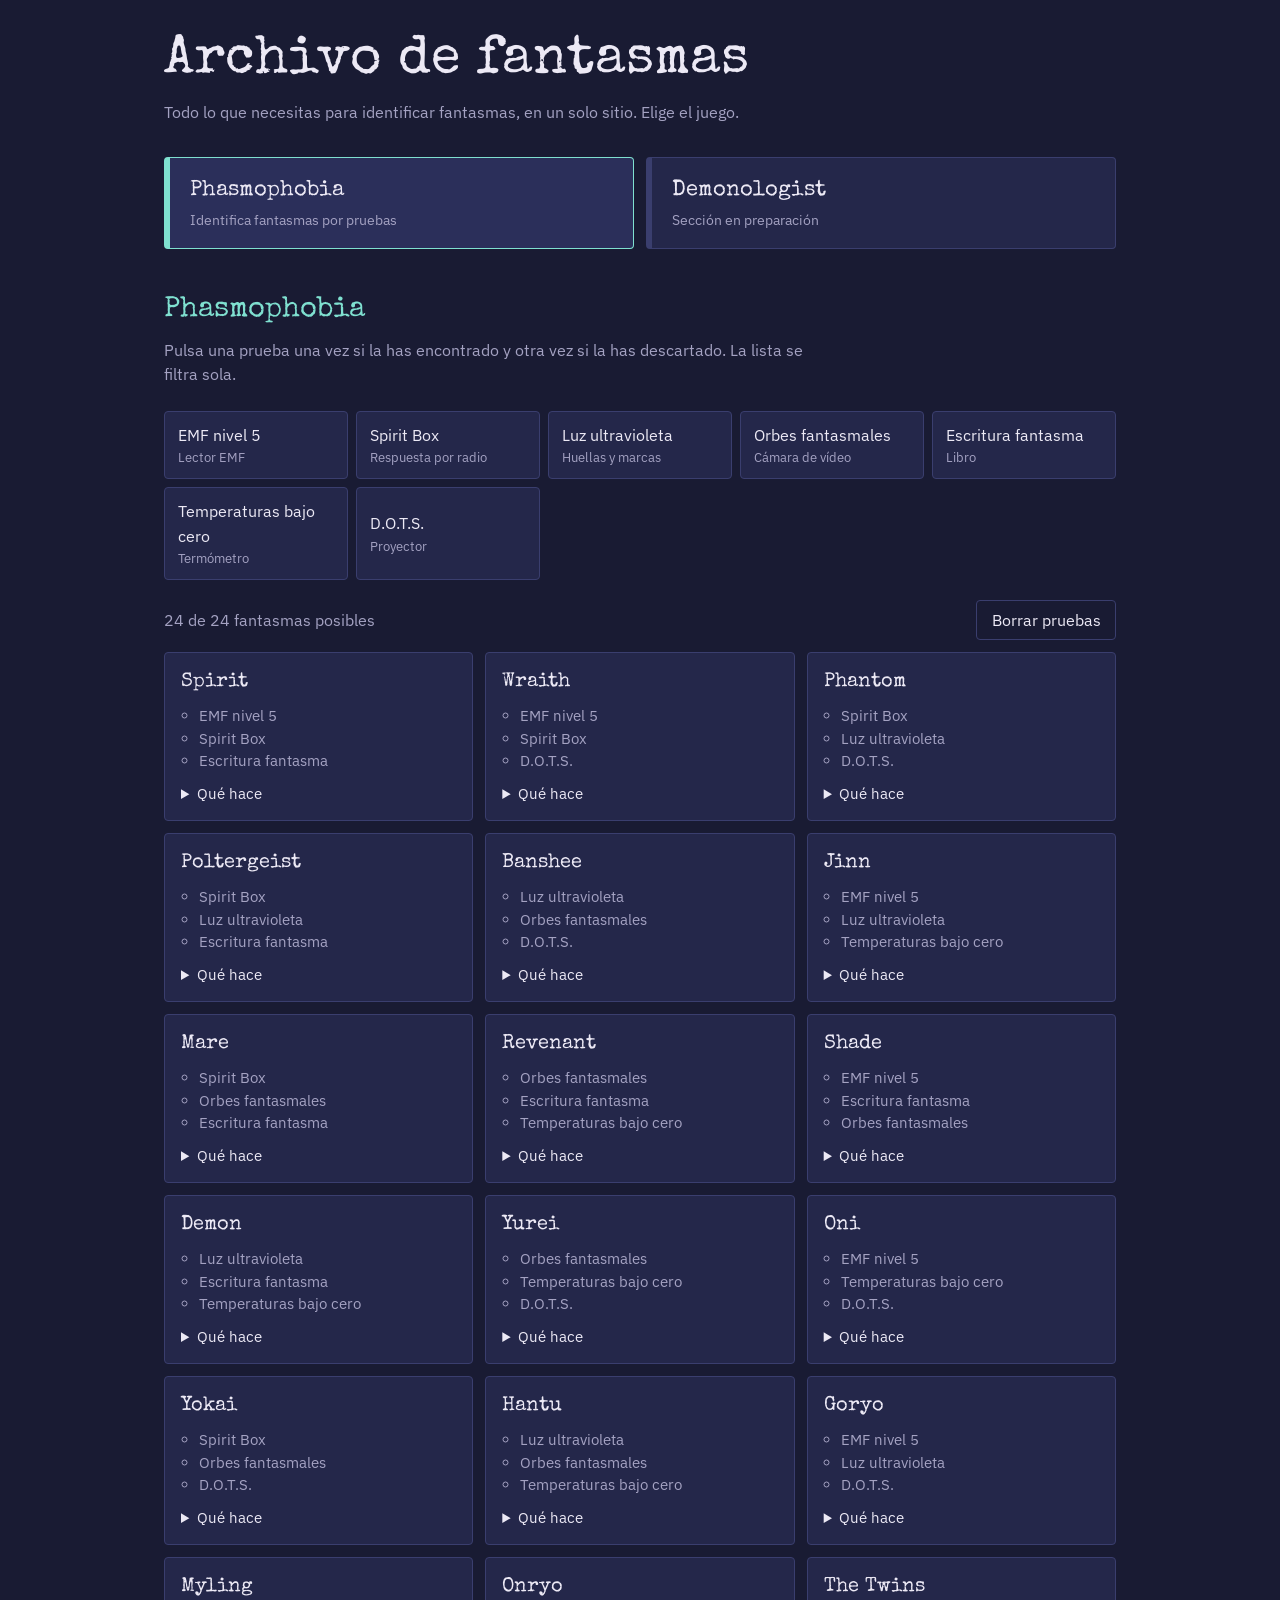
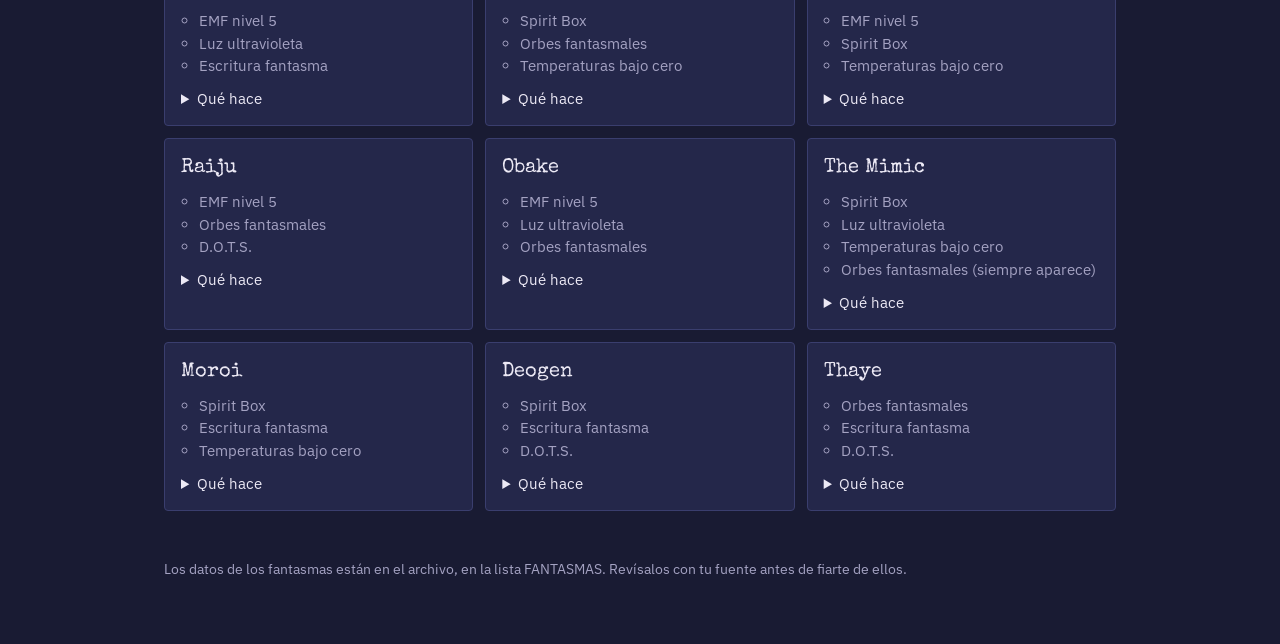
==== index.html @ e780f655 "Add files via upload" ====
<!DOCTYPE html>
<html lang="es">
<head>
<meta charset="UTF-8">
<meta name="viewport" content="width=device-width, initial-scale=1">
<title>Archivo de fantasmas</title>
<link rel="preconnect" href="https://fonts.googleapis.com">
<link rel="preconnect" href="https://fonts.gstatic.com" crossorigin>
<link href="https://fonts.googleapis.com/css2?family=IBM+Plex+Sans:wght@400;500;600&family=Special+Elite&display=swap" rel="stylesheet">
<style>
  :root {
    color-scheme: dark;
    --noche: #191b33;
    --panel: #24274a;
    --borde: #3a3e6e;
    --hueso: #ece9f5;
    --apagado: #a4a2c2;
    --ecto: #7fe0d0;      /* Phasmophobia */
    --carmesi: #e0567a;   /* Demonologist */
    --acento: var(--ecto);
    --f-titulo: "Special Elite", "Courier New", monospace;
    --f-texto: "IBM Plex Sans", system-ui, sans-serif;
  }
  body.demonologist { --acento: var(--carmesi); }

  * { box-sizing: border-box; }
  html { scroll-padding-top: 1rem; }
  body {
    margin: 0;
    background: var(--noche);
    color: var(--hueso);
    font-family: var(--f-texto);
    line-height: 1.55;
  }
  .contenedor { max-width: 62rem; margin: 0 auto; padding: 2rem 1.25rem 4rem; }

  header h1 {
    font-family: var(--f-titulo);
    font-weight: 400;
    font-size: clamp(2rem, 6vw, 3.4rem);
    line-height: 1.1;
    margin: 0 0 .5rem;
  }
  header p { margin: 0; color: var(--apagado); max-width: 40rem; }

  /* Selector de juego */
  .juegos { display: flex; gap: .75rem; margin: 2rem 0 2.5rem; flex-wrap: wrap; }
  .juegos button {
    flex: 1 1 14rem;
    text-align: left;
    padding: 1rem 1.25rem;
    background: var(--panel);
    color: var(--hueso);
    border: 1px solid var(--borde);
    border-left: 6px solid var(--borde);
    border-radius: 4px;
    font: inherit;
    cursor: pointer;
  }
  .juegos button strong { display: block; font-family: var(--f-titulo); font-weight: 400; font-size: 1.35rem; }
  .juegos button span { color: var(--apagado); font-size: .9rem; }
  .juegos button[data-juego="phasmophobia"] { --c: var(--ecto); }
  .juegos button[data-juego="demonologist"] { --c: var(--carmesi); }
  .juegos button[aria-selected="true"] { border-color: var(--c); background: #2b2f5a; }
  .juegos button:hover { border-left-color: var(--c); }

  :focus-visible { outline: 3px solid var(--hueso); outline-offset: 3px; }

  section[hidden] { display: none; }
  h2 { font-family: var(--f-titulo); font-weight: 400; font-size: 1.8rem; margin: 0 0 .25rem; color: var(--acento); }
  .ayuda { color: var(--apagado); margin: 0 0 1.5rem; max-width: 40rem; }

  /* Pruebas */
  .pruebas { display: grid; grid-template-columns: repeat(auto-fill, minmax(11rem, 1fr)); gap: .5rem; margin-bottom: 1rem; }
  .prueba {
    padding: .65rem .8rem;
    background: var(--panel);
    color: var(--hueso);
    border: 1px solid var(--borde);
    border-radius: 4px;
    font: inherit;
    text-align: left;
    cursor: pointer;
  }
  .prueba[data-estado="1"] { border-color: var(--ecto); background: #1f4a52; }
  .prueba[data-estado="2"] { border-color: var(--carmesi); color: var(--apagado); text-decoration: line-through; }
  .prueba small { display: block; color: var(--apagado); text-decoration: none; }

  .barra { display: flex; justify-content: space-between; align-items: center; gap: 1rem; margin: 1.25rem 0 .75rem; flex-wrap: wrap; }
  .barra p { margin: 0; color: var(--apagado); }
  .reiniciar {
    background: none; color: var(--hueso); border: 1px solid var(--borde);
    padding: .4rem .9rem; border-radius: 4px; font: inherit; cursor: pointer;
  }

  /* Fantasmas */
  .lista { display: grid; grid-template-columns: repeat(auto-fill, minmax(17rem, 1fr)); gap: .75rem; padding: 0; margin: 0; list-style: none; }
  .fantasma { background: var(--panel); border: 1px solid var(--borde); border-radius: 4px; padding: .9rem 1rem; }
  .fantasma h3 { font-family: var(--f-titulo); font-weight: 400; font-size: 1.25rem; margin: 0 0 .4rem; }
  .fantasma ul { margin: 0; padding-left: 1.1rem; color: var(--apagado); font-size: .92rem; }
  .fantasma li.hay { color: var(--ecto); }
  .fantasma details { margin-top: .6rem; font-size: .92rem; }
  .fantasma summary { cursor: pointer; color: var(--hueso); }
  .fantasma details p { margin: .4rem 0 0; color: var(--apagado); }

  .vacio { padding: 1.5rem; border: 1px dashed var(--borde); border-radius: 4px; color: var(--apagado); }

  footer { margin-top: 3rem; color: var(--apagado); font-size: .85rem; }

  @media (prefers-reduced-motion: no-preference) {
    .juegos button, .prueba { transition: background .15s, border-color .15s; }
  }
</style>
</head>
<body>
<div class="contenedor">

  <header>
    <h1>Archivo de fantasmas</h1>
    <p>Todo lo que necesitas para identificar fantasmas, en un solo sitio. Elige el juego.</p>
  </header>

  <nav class="juegos" role="tablist" aria-label="Juegos">
    <button role="tab" id="tab-phasmophobia" data-juego="phasmophobia" aria-controls="sec-phasmophobia" aria-selected="true">
      <strong>Phasmophobia</strong>
      <span>Identifica fantasmas por pruebas</span>
    </button>
    <button role="tab" id="tab-demonologist" data-juego="demonologist" aria-controls="sec-demonologist" aria-selected="false">
      <strong>Demonologist</strong>
      <span>Sección en preparación</span>
    </button>
  </nav>

  <!-- ===== PHASMOPHOBIA ===== -->
  <section id="sec-phasmophobia" role="tabpanel" aria-labelledby="tab-phasmophobia">
    <h2>Phasmophobia</h2>
    <p class="ayuda">Pulsa una prueba una vez si la has encontrado y otra vez si la has descartado. La lista se filtra sola.</p>

    <div class="pruebas" id="pruebas"></div>

    <div class="barra">
      <p id="contador" aria-live="polite"></p>
      <button class="reiniciar" id="reiniciar" type="button">Borrar pruebas</button>
    </div>

    <ul class="lista" id="lista"></ul>
  </section>

  <!-- ===== DEMONOLOGIST ===== -->
  <section id="sec-demonologist" role="tabpanel" aria-labelledby="tab-demonologist" hidden>
    <h2>Demonologist</h2>
    <p class="ayuda">Esta sección tendrá su propio identificador de fantasmas.</p>
    <div class="vacio">Todavía no hay datos. Es la siguiente parte que construiremos.</div>
  </section>

  <footer>Los datos de los fantasmas están en el archivo, en la lista FANTASMAS. Revísalos con tu fuente antes de fiarte de ellos.</footer>
</div>

<script>
  // ---------- Datos de Phasmophobia ----------
  const PRUEBAS = {
    emf:    { nombre: "EMF nivel 5",         ayuda: "Lector EMF" },
    spirit: { nombre: "Spirit Box",          ayuda: "Respuesta por radio" },
    uv:     { nombre: "Luz ultravioleta",    ayuda: "Huellas y marcas" },
    orbes:  { nombre: "Orbes fantasmales",   ayuda: "Cámara de vídeo" },
    escr:   { nombre: "Escritura fantasma",  ayuda: "Libro" },
    frio:   { nombre: "Temperaturas bajo cero", ayuda: "Termómetro" },
    dots:   { nombre: "D.O.T.S.",            ayuda: "Proyector" }
  };

  // "extra": prueba que siempre aparece además de las tres (ej. The Mimic).
  // "info": qué hace el fantasma. Se rellenará en el siguiente paso.
  const FANTASMAS = [
    { nombre: "Spirit",     pruebas: ["emf","spirit","escr"], info: "" },
    { nombre: "Wraith",     pruebas: ["emf","spirit","dots"], info: "" },
    { nombre: "Phantom",    pruebas: ["spirit","uv","dots"], info: "" },
    { nombre: "Poltergeist",pruebas: ["spirit","uv","escr"], info: "" },
    { nombre: "Banshee",    pruebas: ["uv","orbes","dots"], info: "" },
    { nombre: "Jinn",       pruebas: ["emf","uv","frio"], info: "" },
    { nombre: "Mare",       pruebas: ["spirit","orbes","escr"], info: "" },
    { nombre: "Revenant",   pruebas: ["orbes","escr","frio"], info: "" },
    { nombre: "Shade",      pruebas: ["emf","escr","orbes"], info: "" },
    { nombre: "Demon",      pruebas: ["uv","escr","frio"], info: "" },
    { nombre: "Yurei",      pruebas: ["orbes","frio","dots"], info: "" },
    { nombre: "Oni",        pruebas: ["emf","frio","dots"], info: "" },
    { nombre: "Yokai",      pruebas: ["spirit","orbes","dots"], info: "" },
    { nombre: "Hantu",      pruebas: ["uv","orbes","frio"], info: "" },
    { nombre: "Goryo",      pruebas: ["emf","uv","dots"], info: "" },
    { nombre: "Myling",     pruebas: ["emf","uv","escr"], info: "" },
    { nombre: "Onryo",      pruebas: ["spirit","orbes","frio"], info: "" },
    { nombre: "The Twins",  pruebas: ["emf","spirit","frio"], info: "" },
    { nombre: "Raiju",      pruebas: ["emf","orbes","dots"], info: "" },
    { nombre: "Obake",      pruebas: ["emf","uv","orbes"], info: "" },
    { nombre: "The Mimic",  pruebas: ["spirit","uv","frio"], extra: ["orbes"], info: "" },
    { nombre: "Moroi",      pruebas: ["spirit","escr","frio"], info: "" },
    { nombre: "Deogen",     pruebas: ["spirit","escr","dots"], info: "" },
    { nombre: "Thaye",      pruebas: ["orbes","escr","dots"], info: "" }
  ];

  // Estado de cada prueba: 0 = sin marcar, 1 = encontrada, 2 = descartada
  const estado = Object.fromEntries(Object.keys(PRUEBAS).map(k => [k, 0]));

  const $pruebas = document.getElementById("pruebas");
  const $lista = document.getElementById("lista");
  const $contador = document.getElementById("contador");

  function pintarPruebas() {
    $pruebas.innerHTML = "";
    for (const [id, p] of Object.entries(PRUEBAS)) {
      const b = document.createElement("button");
      b.type = "button";
      b.className = "prueba";
      b.dataset.estado = estado[id];
      const etiqueta = ["sin marcar", "encontrada", "descartada"][estado[id]];
      b.setAttribute("aria-label", p.nombre + ", " + etiqueta);
      b.innerHTML = p.nombre + "<small>" + p.ayuda + "</small>";
      b.addEventListener("click", () => {
        estado[id] = (estado[id] + 1) % 3;
        pintar();
      });
      $pruebas.appendChild(b);
    }
  }

  function coincide(f) {
    const todas = f.pruebas.concat(f.extra || []);
    return Object.entries(estado).every(([id, e]) =>
      e === 0 || (e === 1 && todas.includes(id)) || (e === 2 && !todas.includes(id))
    );
  }

  function pintarLista() {
    const visibles = FANTASMAS.filter(coincide);
    $contador.textContent = visibles.length + " de " + FANTASMAS.length + " fantasmas posibles";
    $lista.innerHTML = "";

    if (!visibles.length) {
      $lista.innerHTML = '<li class="vacio">Ningún fantasma encaja. Revisa las pruebas que has marcado.</li>';
      return;
    }

    for (const f of visibles) {
      const li = document.createElement("li");
      li.className = "fantasma";
      const pruebasHtml = f.pruebas
        .map(id => '<li class="' + (estado[id] === 1 ? "hay" : "") + '">' + PRUEBAS[id].nombre + "</li>")
        .join("");
      const extraHtml = (f.extra || [])
        .map(id => "<li>" + PRUEBAS[id].nombre + " (siempre aparece)</li>")
        .join("");
      const info = f.info || "Aún sin descripción. La añadimos en el siguiente paso.";
      li.innerHTML =
        "<h3>" + f.nombre + "</h3><ul>" + pruebasHtml + extraHtml + "</ul>" +
        "<details><summary>Qué hace</summary><p>" + info + "</p></details>";
      $lista.appendChild(li);
    }
  }

  function pintar() { pintarPruebas(); pintarLista(); }

  document.getElementById("reiniciar").addEventListener("click", () => {
    for (const k in estado) estado[k] = 0;
    pintar();
  });

  // ---------- Cambio de juego ----------
  const tabs = document.querySelectorAll(".juegos button");
  function mostrarJuego(juego) {
    tabs.forEach(t => t.setAttribute("aria-selected", t.dataset.juego === juego));
    document.getElementById("sec-phasmophobia").hidden = juego !== "phasmophobia";
    document.getElementById("sec-demonologist").hidden = juego !== "demonologist";
    document.body.classList.toggle("demonologist", juego === "demonologist");
    history.replaceState(null, "", "#" + juego);
  }
  tabs.forEach(t => t.addEventListener("click", () => mostrarJuego(t.dataset.juego)));

  pintar();
  mostrarJuego(location.hash === "#demonologist" ? "demonologist" : "phasmophobia");
</script>
</body>
</html>
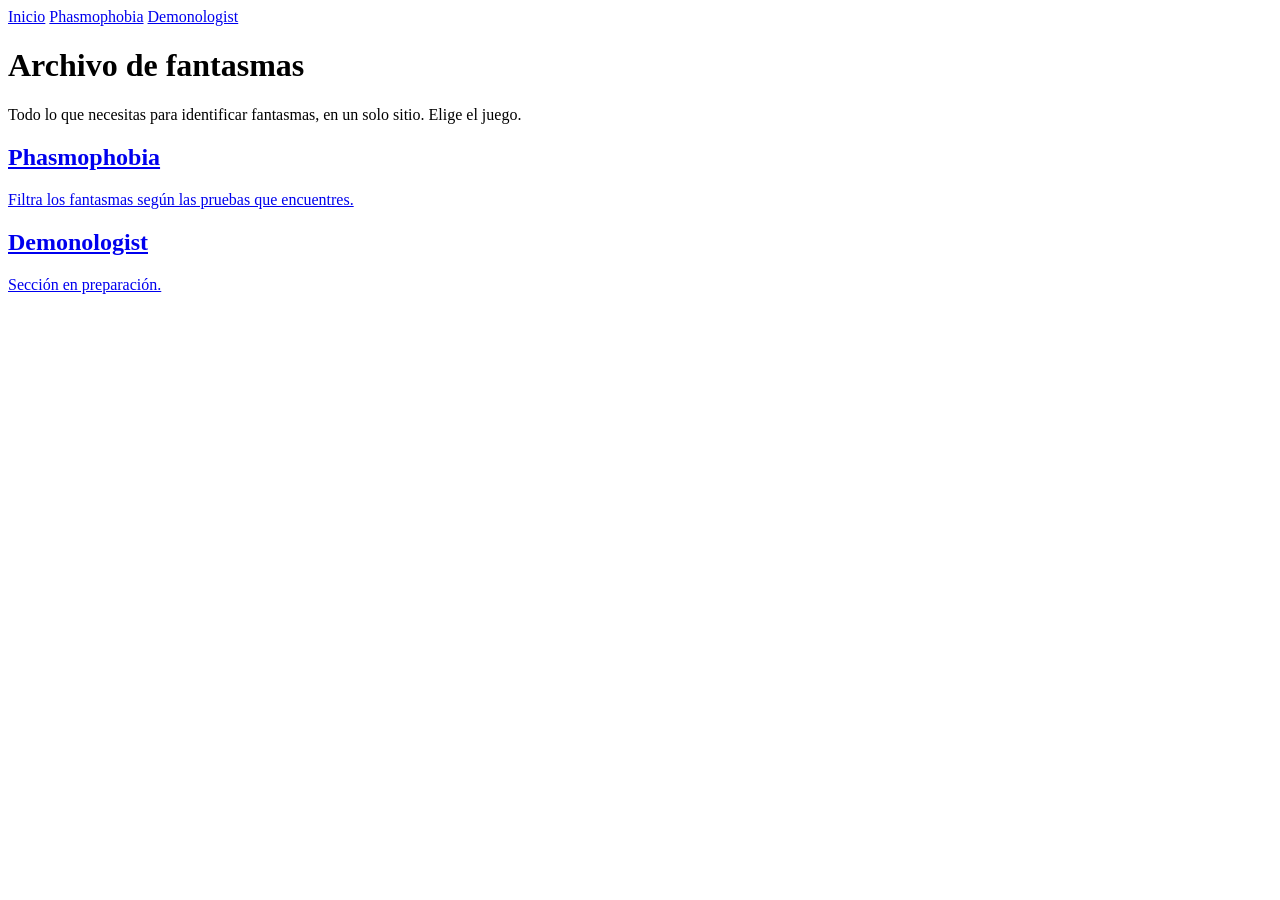
==== commit 06b13737: "Add files via upload" ====
--- a/index.html
+++ b/index.html
@@ -7,275 +7,33 @@
 <link rel="preconnect" href="https://fonts.googleapis.com">
 <link rel="preconnect" href="https://fonts.gstatic.com" crossorigin>
 <link href="https://fonts.googleapis.com/css2?family=IBM+Plex+Sans:wght@400;500;600&family=Special+Elite&display=swap" rel="stylesheet">
-<style>
-  :root {
-    color-scheme: dark;
-    --noche: #191b33;
-    --panel: #24274a;
-    --borde: #3a3e6e;
-    --hueso: #ece9f5;
-    --apagado: #a4a2c2;
-    --ecto: #7fe0d0;      /* Phasmophobia */
-    --carmesi: #e0567a;   /* Demonologist */
-    --acento: var(--ecto);
-    --f-titulo: "Special Elite", "Courier New", monospace;
-    --f-texto: "IBM Plex Sans", system-ui, sans-serif;
-  }
-  body.demonologist { --acento: var(--carmesi); }
+<link rel="stylesheet" href="css/style.css">
+</head>
+<body class="pagina-inicio">
+<div class="contenedor">
 
-  * { box-sizing: border-box; }
-  html { scroll-padding-top: 1rem; }
-  body {
-    margin: 0;
-    background: var(--noche);
-    color: var(--hueso);
-    font-family: var(--f-texto);
-    line-height: 1.55;
-  }
-  .contenedor { max-width: 62rem; margin: 0 auto; padding: 2rem 1.25rem 4rem; }
-
-  header h1 {
-    font-family: var(--f-titulo);
-    font-weight: 400;
-    font-size: clamp(2rem, 6vw, 3.4rem);
-    line-height: 1.1;
-    margin: 0 0 .5rem;
-  }
-  header p { margin: 0; color: var(--apagado); max-width: 40rem; }
-
-  /* Selector de juego */
-  .juegos { display: flex; gap: .75rem; margin: 2rem 0 2.5rem; flex-wrap: wrap; }
-  .juegos button {
-    flex: 1 1 14rem;
-    text-align: left;
-    padding: 1rem 1.25rem;
-    background: var(--panel);
-    color: var(--hueso);
-    border: 1px solid var(--borde);
-    border-left: 6px solid var(--borde);
-    border-radius: 4px;
-    font: inherit;
-    cursor: pointer;
-  }
-  .juegos button strong { display: block; font-family: var(--f-titulo); font-weight: 400; font-size: 1.35rem; }
-  .juegos button span { color: var(--apagado); font-size: .9rem; }
-  .juegos button[data-juego="phasmophobia"] { --c: var(--ecto); }
-  .juegos button[data-juego="demonologist"] { --c: var(--carmesi); }
-  .juegos button[aria-selected="true"] { border-color: var(--c); background: #2b2f5a; }
-  .juegos button:hover { border-left-color: var(--c); }
-
-  :focus-visible { outline: 3px solid var(--hueso); outline-offset: 3px; }
-
-  section[hidden] { display: none; }
-  h2 { font-family: var(--f-titulo); font-weight: 400; font-size: 1.8rem; margin: 0 0 .25rem; color: var(--acento); }
-  .ayuda { color: var(--apagado); margin: 0 0 1.5rem; max-width: 40rem; }
-
-  /* Pruebas */
-  .pruebas { display: grid; grid-template-columns: repeat(auto-fill, minmax(11rem, 1fr)); gap: .5rem; margin-bottom: 1rem; }
-  .prueba {
-    padding: .65rem .8rem;
-    background: var(--panel);
-    color: var(--hueso);
-    border: 1px solid var(--borde);
-    border-radius: 4px;
-    font: inherit;
-    text-align: left;
-    cursor: pointer;
-  }
-  .prueba[data-estado="1"] { border-color: var(--ecto); background: #1f4a52; }
-  .prueba[data-estado="2"] { border-color: var(--carmesi); color: var(--apagado); text-decoration: line-through; }
-  .prueba small { display: block; color: var(--apagado); text-decoration: none; }
-
-  .barra { display: flex; justify-content: space-between; align-items: center; gap: 1rem; margin: 1.25rem 0 .75rem; flex-wrap: wrap; }
-  .barra p { margin: 0; color: var(--apagado); }
-  .reiniciar {
-    background: none; color: var(--hueso); border: 1px solid var(--borde);
-    padding: .4rem .9rem; border-radius: 4px; font: inherit; cursor: pointer;
-  }
-
-  /* Fantasmas */
-  .lista { display: grid; grid-template-columns: repeat(auto-fill, minmax(17rem, 1fr)); gap: .75rem; padding: 0; margin: 0; list-style: none; }
-  .fantasma { background: var(--panel); border: 1px solid var(--borde); border-radius: 4px; padding: .9rem 1rem; }
-  .fantasma h3 { font-family: var(--f-titulo); font-weight: 400; font-size: 1.25rem; margin: 0 0 .4rem; }
-  .fantasma ul { margin: 0; padding-left: 1.1rem; color: var(--apagado); font-size: .92rem; }
-  .fantasma li.hay { color: var(--ecto); }
-  .fantasma details { margin-top: .6rem; font-size: .92rem; }
-  .fantasma summary { cursor: pointer; color: var(--hueso); }
-  .fantasma details p { margin: .4rem 0 0; color: var(--apagado); }
-
-  .vacio { padding: 1.5rem; border: 1px dashed var(--borde); border-radius: 4px; color: var(--apagado); }
-
-  footer { margin-top: 3rem; color: var(--apagado); font-size: .85rem; }
-
-  @media (prefers-reduced-motion: no-preference) {
-    .juegos button, .prueba { transition: background .15s, border-color .15s; }
-  }
-</style>
-</head>
-<body>
-<div class="contenedor">
+  <nav class="menu" aria-label="Principal">
+    <a href="index.html" aria-current="page">Inicio</a>
+    <a href="phasmophobia.html">Phasmophobia</a>
+    <a href="demonologist.html">Demonologist</a>
+  </nav>
 
   <header>
     <h1>Archivo de fantasmas</h1>
-    <p>Todo lo que necesitas para identificar fantasmas, en un solo sitio. Elige el juego.</p>
+    <p class="intro">Todo lo que necesitas para identificar fantasmas, en un solo sitio. Elige el juego.</p>
   </header>
 
-  <nav class="juegos" role="tablist" aria-label="Juegos">
-    <button role="tab" id="tab-phasmophobia" data-juego="phasmophobia" aria-controls="sec-phasmophobia" aria-selected="true">
-      <strong>Phasmophobia</strong>
-      <span>Identifica fantasmas por pruebas</span>
-    </button>
-    <button role="tab" id="tab-demonologist" data-juego="demonologist" aria-controls="sec-demonologist" aria-selected="false">
-      <strong>Demonologist</strong>
-      <span>Sección en preparación</span>
-    </button>
-  </nav>
+  <main class="entradas">
+    <a class="entrada phasmophobia" href="phasmophobia.html">
+      <h2>Phasmophobia</h2>
+      <p>Filtra los fantasmas según las pruebas que encuentres.</p>
+    </a>
+    <a class="entrada demonologist" href="demonologist.html">
+      <h2>Demonologist</h2>
+      <p>Sección en preparación.</p>
+    </a>
+  </main>
 
-  <!-- ===== PHASMOPHOBIA ===== -->
-  <section id="sec-phasmophobia" role="tabpanel" aria-labelledby="tab-phasmophobia">
-    <h2>Phasmophobia</h2>
-    <p class="ayuda">Pulsa una prueba una vez si la has encontrado y otra vez si la has descartado. La lista se filtra sola.</p>
-
-    <div class="pruebas" id="pruebas"></div>
-
-    <div class="barra">
-      <p id="contador" aria-live="polite"></p>
-      <button class="reiniciar" id="reiniciar" type="button">Borrar pruebas</button>
-    </div>
-
-    <ul class="lista" id="lista"></ul>
-  </section>
-
-  <!-- ===== DEMONOLOGIST ===== -->
-  <section id="sec-demonologist" role="tabpanel" aria-labelledby="tab-demonologist" hidden>
-    <h2>Demonologist</h2>
-    <p class="ayuda">Esta sección tendrá su propio identificador de fantasmas.</p>
-    <div class="vacio">Todavía no hay datos. Es la siguiente parte que construiremos.</div>
-  </section>
-
-  <footer>Los datos de los fantasmas están en el archivo, en la lista FANTASMAS. Revísalos con tu fuente antes de fiarte de ellos.</footer>
 </div>
-
-<script>
-  // ---------- Datos de Phasmophobia ----------
-  const PRUEBAS = {
-    emf:    { nombre: "EMF nivel 5",         ayuda: "Lector EMF" },
-    spirit: { nombre: "Spirit Box",          ayuda: "Respuesta por radio" },
-    uv:     { nombre: "Luz ultravioleta",    ayuda: "Huellas y marcas" },
-    orbes:  { nombre: "Orbes fantasmales",   ayuda: "Cámara de vídeo" },
-    escr:   { nombre: "Escritura fantasma",  ayuda: "Libro" },
-    frio:   { nombre: "Temperaturas bajo cero", ayuda: "Termómetro" },
-    dots:   { nombre: "D.O.T.S.",            ayuda: "Proyector" }
-  };
-
-  // "extra": prueba que siempre aparece además de las tres (ej. The Mimic).
-  // "info": qué hace el fantasma. Se rellenará en el siguiente paso.
-  const FANTASMAS = [
-    { nombre: "Spirit",     pruebas: ["emf","spirit","escr"], info: "" },
-    { nombre: "Wraith",     pruebas: ["emf","spirit","dots"], info: "" },
-    { nombre: "Phantom",    pruebas: ["spirit","uv","dots"], info: "" },
-    { nombre: "Poltergeist",pruebas: ["spirit","uv","escr"], info: "" },
-    { nombre: "Banshee",    pruebas: ["uv","orbes","dots"], info: "" },
-    { nombre: "Jinn",       pruebas: ["emf","uv","frio"], info: "" },
-    { nombre: "Mare",       pruebas: ["spirit","orbes","escr"], info: "" },
-    { nombre: "Revenant",   pruebas: ["orbes","escr","frio"], info: "" },
-    { nombre: "Shade",      pruebas: ["emf","escr","orbes"], info: "" },
-    { nombre: "Demon",      pruebas: ["uv","escr","frio"], info: "" },
-    { nombre: "Yurei",      pruebas: ["orbes","frio","dots"], info: "" },
-    { nombre: "Oni",        pruebas: ["emf","frio","dots"], info: "" },
-    { nombre: "Yokai",      pruebas: ["spirit","orbes","dots"], info: "" },
-    { nombre: "Hantu",      pruebas: ["uv","orbes","frio"], info: "" },
-    { nombre: "Goryo",      pruebas: ["emf","uv","dots"], info: "" },
-    { nombre: "Myling",     pruebas: ["emf","uv","escr"], info: "" },
-    { nombre: "Onryo",      pruebas: ["spirit","orbes","frio"], info: "" },
-    { nombre: "The Twins",  pruebas: ["emf","spirit","frio"], info: "" },
-    { nombre: "Raiju",      pruebas: ["emf","orbes","dots"], info: "" },
-    { nombre: "Obake",      pruebas: ["emf","uv","orbes"], info: "" },
-    { nombre: "The Mimic",  pruebas: ["spirit","uv","frio"], extra: ["orbes"], info: "" },
-    { nombre: "Moroi",      pruebas: ["spirit","escr","frio"], info: "" },
-    { nombre: "Deogen",     pruebas: ["spirit","escr","dots"], info: "" },
-    { nombre: "Thaye",      pruebas: ["orbes","escr","dots"], info: "" }
-  ];
-
-  // Estado de cada prueba: 0 = sin marcar, 1 = encontrada, 2 = descartada
-  const estado = Object.fromEntries(Object.keys(PRUEBAS).map(k => [k, 0]));
-
-  const $pruebas = document.getElementById("pruebas");
-  const $lista = document.getElementById("lista");
-  const $contador = document.getElementById("contador");
-
-  function pintarPruebas() {
-    $pruebas.innerHTML = "";
-    for (const [id, p] of Object.entries(PRUEBAS)) {
-      const b = document.createElement("button");
-      b.type = "button";
-      b.className = "prueba";
-      b.dataset.estado = estado[id];
-      const etiqueta = ["sin marcar", "encontrada", "descartada"][estado[id]];
-      b.setAttribute("aria-label", p.nombre + ", " + etiqueta);
-      b.innerHTML = p.nombre + "<small>" + p.ayuda + "</small>";
-      b.addEventListener("click", () => {
-        estado[id] = (estado[id] + 1) % 3;
-        pintar();
-      });
-      $pruebas.appendChild(b);
-    }
-  }
-
-  function coincide(f) {
-    const todas = f.pruebas.concat(f.extra || []);
-    return Object.entries(estado).every(([id, e]) =>
-      e === 0 || (e === 1 && todas.includes(id)) || (e === 2 && !todas.includes(id))
-    );
-  }
-
-  function pintarLista() {
-    const visibles = FANTASMAS.filter(coincide);
-    $contador.textContent = visibles.length + " de " + FANTASMAS.length + " fantasmas posibles";
-    $lista.innerHTML = "";
-
-    if (!visibles.length) {
-      $lista.innerHTML = '<li class="vacio">Ningún fantasma encaja. Revisa las pruebas que has marcado.</li>';
-      return;
-    }
-
-    for (const f of visibles) {
-      const li = document.createElement("li");
-      li.className = "fantasma";
-      const pruebasHtml = f.pruebas
-        .map(id => '<li class="' + (estado[id] === 1 ? "hay" : "") + '">' + PRUEBAS[id].nombre + "</li>")
-        .join("");
-      const extraHtml = (f.extra || [])
-        .map(id => "<li>" + PRUEBAS[id].nombre + " (siempre aparece)</li>")
-        .join("");
-      const info = f.info || "Aún sin descripción. La añadimos en el siguiente paso.";
-      li.innerHTML =
-        "<h3>" + f.nombre + "</h3><ul>" + pruebasHtml + extraHtml + "</ul>" +
-        "<details><summary>Qué hace</summary><p>" + info + "</p></details>";
-      $lista.appendChild(li);
-    }
-  }
-
-  function pintar() { pintarPruebas(); pintarLista(); }
-
-  document.getElementById("reiniciar").addEventListener("click", () => {
-    for (const k in estado) estado[k] = 0;
-    pintar();
-  });
-
-  // ---------- Cambio de juego ----------
-  const tabs = document.querySelectorAll(".juegos button");
-  function mostrarJuego(juego) {
-    tabs.forEach(t => t.setAttribute("aria-selected", t.dataset.juego === juego));
-    document.getElementById("sec-phasmophobia").hidden = juego !== "phasmophobia";
-    document.getElementById("sec-demonologist").hidden = juego !== "demonologist";
-    document.body.classList.toggle("demonologist", juego === "demonologist");
-    history.replaceState(null, "", "#" + juego);
-  }
-  tabs.forEach(t => t.addEventListener("click", () => mostrarJuego(t.dataset.juego)));
-
-  pintar();
-  mostrarJuego(location.hash === "#demonologist" ? "demonologist" : "phasmophobia");
-</script>
 </body>
 </html>
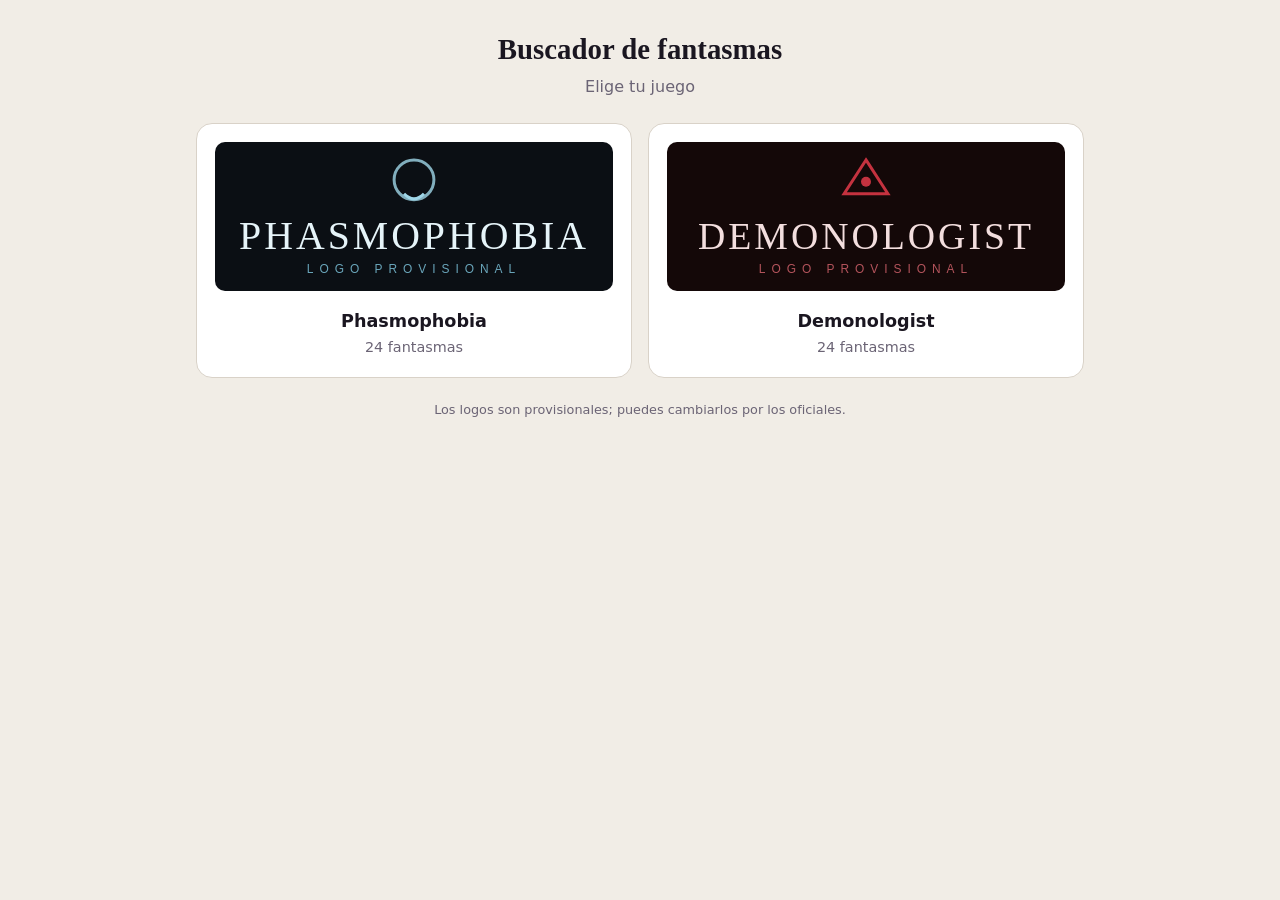
==== commit 25cc20bb: "Add files via upload" ====
--- a/index.html
+++ b/index.html
@@ -1,39 +1,113 @@
 <!DOCTYPE html>
 <html lang="es">
 <head>
-<meta charset="UTF-8">
-<meta name="viewport" content="width=device-width, initial-scale=1">
-<title>Archivo de fantasmas</title>
-<link rel="preconnect" href="https://fonts.googleapis.com">
-<link rel="preconnect" href="https://fonts.gstatic.com" crossorigin>
-<link href="https://fonts.googleapis.com/css2?family=IBM+Plex+Sans:wght@400;500;600&family=Special+Elite&display=swap" rel="stylesheet">
-<link rel="stylesheet" href="css/style.css">
+<meta charset="utf-8">
+<meta name="viewport" content="width=device-width, initial-scale=1, viewport-fit=cover">
+<title>Buscador de fantasmas</title>
+<style>
+:root{--bg:#f1ede6;--tx:#1a1620;--mu:#6b6475;--cd:#fff;--bd:#d9d2c8;--ac:#7a1f2b;--ok:#2f7d4f;--no:#8a8190;
+box-sizing:border-box;padding-top:env(safe-area-inset-top,0px);padding-bottom:env(safe-area-inset-bottom,0px)}
+@media (prefers-color-scheme:dark){:root:not([data-theme="light"]){--bg:#0d0b10;--tx:#e9e4ee;--mu:#9a92a6;--cd:#181421;--bd:#2c2536;--ac:#d03a48;--ok:#4cc17f;--no:#6d6578}}
+:root[data-theme="dark"]{--bg:#0d0b10;--tx:#e9e4ee;--mu:#9a92a6;--cd:#181421;--bd:#2c2536;--ac:#d03a48;--ok:#4cc17f;--no:#6d6578}
+*{box-sizing:border-box}
+html{scroll-padding-top:env(safe-area-inset-top,0px)}
+body{margin:0;background:var(--bg);color:var(--tx);font:16px/1.5 system-ui,-apple-system,"Segoe UI",sans-serif;min-height:100vh}
+main{max-width:920px;margin:0 auto;padding:20px 16px 40px}
+h1{font-family:Georgia,serif;text-align:center;margin:8px 0 4px;font-size:1.8rem}
+.sub{text-align:center;color:var(--mu);margin:0 0 24px}
+.games{display:grid;grid-template-columns:repeat(auto-fit,minmax(260px,1fr));gap:16px}
+.game{background:var(--cd);border:1px solid var(--bd);border-radius:16px;padding:18px;text-align:center;cursor:pointer;color:inherit;font:inherit;transition:transform .15s,border-color .15s}
+.game:hover{transform:translateY(-3px);border-color:var(--ac)}
+.game svg{width:100%;height:auto;max-height:150px;border-radius:10px}
+.game b{display:block;margin-top:10px;font-size:1.1rem}
+.game span{color:var(--mu);font-size:.9rem}
+.top{display:flex;align-items:center;gap:12px;margin-bottom:14px}
+.back{background:none;border:1px solid var(--bd);color:var(--tx);border-radius:10px;padding:8px 12px;cursor:pointer;font:inherit}
+.top svg{height:54px;width:auto;border-radius:8px}
+.ev{display:flex;flex-wrap:wrap;gap:8px;margin:10px 0}
+.chip{border:1.5px solid var(--bd);background:var(--cd);color:var(--tx);border-radius:999px;padding:8px 14px;cursor:pointer;font:inherit;font-size:.92rem}
+.chip.f{border-color:var(--ok);background:color-mix(in srgb,var(--ok) 18%,var(--cd))}
+.chip.x{border-color:var(--no);color:var(--mu);text-decoration:line-through}
+.hint{color:var(--mu);font-size:.85rem;margin:0}
+.bar{display:flex;justify-content:space-between;align-items:center;margin:14px 0 8px}
+.reset{background:none;border:none;color:var(--ac);cursor:pointer;font:inherit;text-decoration:underline}
+.list{display:grid;grid-template-columns:repeat(auto-fill,minmax(250px,1fr));gap:12px}
+.gh{background:var(--cd);border:1px solid var(--bd);border-radius:14px;padding:14px}
+.gh h3{margin:0 0 6px;font-family:Georgia,serif}
+.gh p{margin:8px 0 0;font-size:.9rem;color:var(--mu)}
+.tag{display:inline-block;font-size:.78rem;border:1px solid var(--bd);border-radius:6px;padding:1px 7px;margin:0 4px 4px 0}
+.tag.f{border-color:var(--ok);color:var(--ok)}
+.none{padding:20px;text-align:center;color:var(--mu)}
+.note{font-size:.8rem;color:var(--mu);margin-top:22px;text-align:center}
+</style>
 </head>
-<body class="pagina-inicio">
-<div class="contenedor">
-
-  <nav class="menu" aria-label="Principal">
-    <a href="index.html" aria-current="page">Inicio</a>
-    <a href="phasmophobia.html">Phasmophobia</a>
-    <a href="demonologist.html">Demonologist</a>
-  </nav>
-
-  <header>
-    <h1>Archivo de fantasmas</h1>
-    <p class="intro">Todo lo que necesitas para identificar fantasmas, en un solo sitio. Elige el juego.</p>
-  </header>
-
-  <main class="entradas">
-    <a class="entrada phasmophobia" href="phasmophobia.html">
-      <h2>Phasmophobia</h2>
-      <p>Filtra los fantasmas según las pruebas que encuentres.</p>
-    </a>
-    <a class="entrada demonologist" href="demonologist.html">
-      <h2>Demonologist</h2>
-      <p>Sección en preparación.</p>
-    </a>
-  </main>
-
-</div>
+<body>
+<main id="app"></main>
+<script>
+var LOGO={
+p:'<svg viewBox="0 0 400 150" xmlns="http://www.w3.org/2000/svg"><rect width="400" height="150" fill="#0b0f14"/><circle cx="200" cy="38" r="20" fill="none" stroke="#9fd6e8" stroke-width="3" opacity=".8"/><path d="M190 52q10 10 20 0" stroke="#9fd6e8" stroke-width="3" fill="none"/><text x="200" y="108" text-anchor="middle" font-family="Georgia,serif" font-size="40" letter-spacing="3" fill="#e6f4f9">PHASMOPHOBIA</text><text x="200" y="132" text-anchor="middle" font-family="sans-serif" font-size="12" letter-spacing="6" fill="#6aa6bb">LOGO PROVISIONAL</text></svg>',
+d:'<svg viewBox="0 0 400 150" xmlns="http://www.w3.org/2000/svg"><rect width="400" height="150" fill="#140808"/><path d="M200 18l22 34h-44z" fill="none" stroke="#c4323f" stroke-width="3"/><circle cx="200" cy="40" r="5" fill="#c4323f"/><text x="200" y="108" text-anchor="middle" font-family="Georgia,serif" font-size="38" letter-spacing="3" fill="#f3dede">DEMONOLOGIST</text><text x="200" y="132" text-anchor="middle" font-family="sans-serif" font-size="12" letter-spacing="6" fill="#b4545c">LOGO PROVISIONAL</text></svg>'};
+var G={
+p:{name:'Phasmophobia',ev:{emf:'EMF 5',box:'Spirit Box',uv:'Ultravioleta',orb:'Orbes',wri:'Escritura',fre:'Temp. bajo cero',dot:'DOTS'},
+gh:[
+['Espíritu','emf box wri','Sin rasgos especiales. El incienso lo detiene más tiempo (180 s).'],
+['Wraith','emf box dot','Casi nunca toca el suelo y puede teletransportarse hacia un jugador. Evita la sal.'],
+['Phantom','box uv dot','Mirarlo baja mucho la cordura. Desaparece al fotografiarlo.'],
+['Poltergeist','box uv wri','Lanza muchos objetos a la vez; débil si no hay objetos cerca.'],
+['Banshee','uv orb dot','Elige un solo objetivo y lo persigue. Chilla en el micrófono parabólico.'],
+['Jinn','emf uv fre','Más rápido si ve al jugador y hay electricidad activa.'],
+['Mare','box orb wri','Prefiere la oscuridad: caza antes y con más fuerza con las luces apagadas.'],
+['Revenant','orb wri fre','Muy lento si no te ve, muy rápido cuando te persigue.'],
+['Shade','emf wri fre','Tímido: poca actividad si hay gente cerca y casi no caza con varios en la sala.'],
+['Demon','uv wri fre','Muy agresivo: puede cazar con la cordura alta.'],
+['Yurei','orb fre dot','Drena la cordura rápido. El incienso lo encierra en su sala.'],
+['Oni','emf fre dot','Muy activo; más activo con gente cerca y sus manifestaciones se ven más.'],
+['Yokai','box orb dot','Se enfada con ruido cerca; en caza solo oye a los que hablan cerca.'],
+['Hantu','uv orb fre','Más rápido en frío y más lento en calor.'],
+['Goryo','emf uv dot','Su DOTS solo se ve por cámara y rara vez se aleja de su sala.'],
+['Myling','emf uv wri','Muy ruidoso durante la caza (pasos y sonidos frecuentes).'],
+['Onryo','box orb fre','Teme las llamas: apagarlas lo empuja a cazar.'],
+['The Twins','emf box fre','Son dos entidades que pueden interactuar a la vez en sitios distintos.'],
+['Raiju','emf orb dot','Más rápido cerca de aparatos electrónicos encendidos.'],
+['Obake','emf uv orb','Deja huellas poco habituales y puede cambiar de forma.'],
+['The Mimic','box uv fre','Imita a otros fantasmas y siempre muestra Orbes falsos como 4.ª prueba.'],
+['Moroi','box wri fre','Más rápido con la cordura baja; maldice a quien usa la Spirit Box.'],
+['Deogen','box wri dot','Siempre sabe dónde estás; muy lento cuando te alcanza.'],
+['Thaye','orb wri dot','Envejece: se vuelve más débil y lento con el tiempo.']]},
+d:{name:'Demonologist',ev:{emf:'EMF 5',fin:'Huellas',dra:'Dibujo (caballete)',fre:'Temp. helada',esg:'Reacción ESG',ect:'Ectoplasma',box:'Spirit Box'},
+gh:[['Abaddon','emf fre box'],['Agash','ect fin fre'],['Boogey','emf esg box'],['Demon','dra ect fre'],['Deogen','esg ect fin'],['Goryo','emf esg fin'],['Guipo','esg ect box'],['Gul','fin box fre'],['Hantu','dra box fre'],['Iblis','esg dra box'],['Jinn','emf esg fre'],['Mare','emf dra fre'],['Myling','ect box fre'],['Naamah','esg dra ect'],['Oni','emf fin fre'],['Onryo','emf fin dra'],['Poltergeist','esg fin box'],['Raiju','esg ect fre'],['Revenant','dra fin fre'],['Shade','dra ect box'],['Thaye','dra fin box'],['Wraith','emf ect fin'],['Yokai','emf dra box'],['Yurei','emf esg ect']]}};
+var st={p:{},d:{}};
+var app=document.getElementById('app');
+function esc(s){return String(s).replace(/[&<>"]/g,function(c){return{'&':'&amp;','<':'&lt;','>':'&gt;','"':'&quot;'}[c]})}
+function home(){
+app.innerHTML='<h1>Buscador de fantasmas</h1><p class="sub">Elige tu juego</p><div class="games">'+
+['p','d'].map(function(k){return '<button class="game" data-g="'+k+'">'+LOGO[k]+'<b>'+G[k].name+'</b><span>'+G[k].gh.length+' fantasmas</span></button>'}).join('')+'</div>'+
+'<p class="note">Los logos son provisionales; puedes cambiarlos por los oficiales.</p>';
+app.querySelectorAll('.game').forEach(function(b){b.onclick=function(){location.hash=b.dataset.g==='p'?'phasmophobia':'demonologist'}});
+}
+function game(k){
+var g=G[k],s=st[k];
+function match(x){var e=x[1].split(' ');
+for(var c in s){if(s[c]===1&&e.indexOf(c)<0&&!(k==='p'&&x[0]==='The Mimic'&&c==='orb'))return false;
+if(s[c]===2&&e.indexOf(c)>=0)return false}return true}
+var res=g.gh.filter(match);
+var html='<div class="top"><button class="back" id="bk">← Juegos</button>'+LOGO[k]+'</div>'+
+'<p class="hint">Toca una prueba una vez para marcarla como encontrada ✓ y otra vez para descartarla ✗.</p><div class="ev">'+
+Object.keys(g.ev).map(function(c){var v=s[c]||0;return '<button class="chip'+(v===1?' f':v===2?' x':'')+'" data-c="'+c+'">'+(v===1?'✓ ':v===2?'✗ ':'')+esc(g.ev[c])+'</button>'}).join('')+'</div>'+
+'<div class="bar"><b>'+res.length+' de '+g.gh.length+' posibles</b><button class="reset" id="rs">Reiniciar</button></div>';
+html+=res.length?'<div class="list">'+res.map(function(x){
+return '<div class="gh"><h3>'+esc(x[0])+'</h3>'+x[1].split(' ').map(function(c){return '<span class="tag'+(s[c]===1?' f':'')+'">'+esc(g.ev[c])+'</span>'}).join('')+
+'<p>'+(x[2]?esc(x[2]):'Comportamiento: lo añadimos en la siguiente parte.')+'</p></div>'}).join('')+'</div>':'<div class="none">Ningún fantasma encaja con esa combinación. Revisa las pruebas marcadas.</div>';
+if(k==='d')html+='<p class="note">Datos de pruebas según guías de la comunidad; el juego recibe actualizaciones y pueden cambiar.</p>';
+else html+='<p class="note">Datos de la versión actual de Phasmophobia, de memoria; conviene contrastarlos con guiaphasmophobia.com.</p>';
+app.innerHTML=html;
+document.getElementById('bk').onclick=function(){location.hash=''};
+document.getElementById('rs').onclick=function(){st[k]={};game(k)};
+app.querySelectorAll('.chip').forEach(function(b){b.onclick=function(){var c=b.dataset.c;s[c]=((s[c]||0)+1)%3;game(k)}});
+}
+function route(){var h=location.hash.replace('#','');window.scrollTo(0,0);
+if(h==='phasmophobia')game('p');else if(h==='demonologist')game('d');else home()}
+window.addEventListener('hashchange',route);route();
+</script>
 </body>
 </html>
